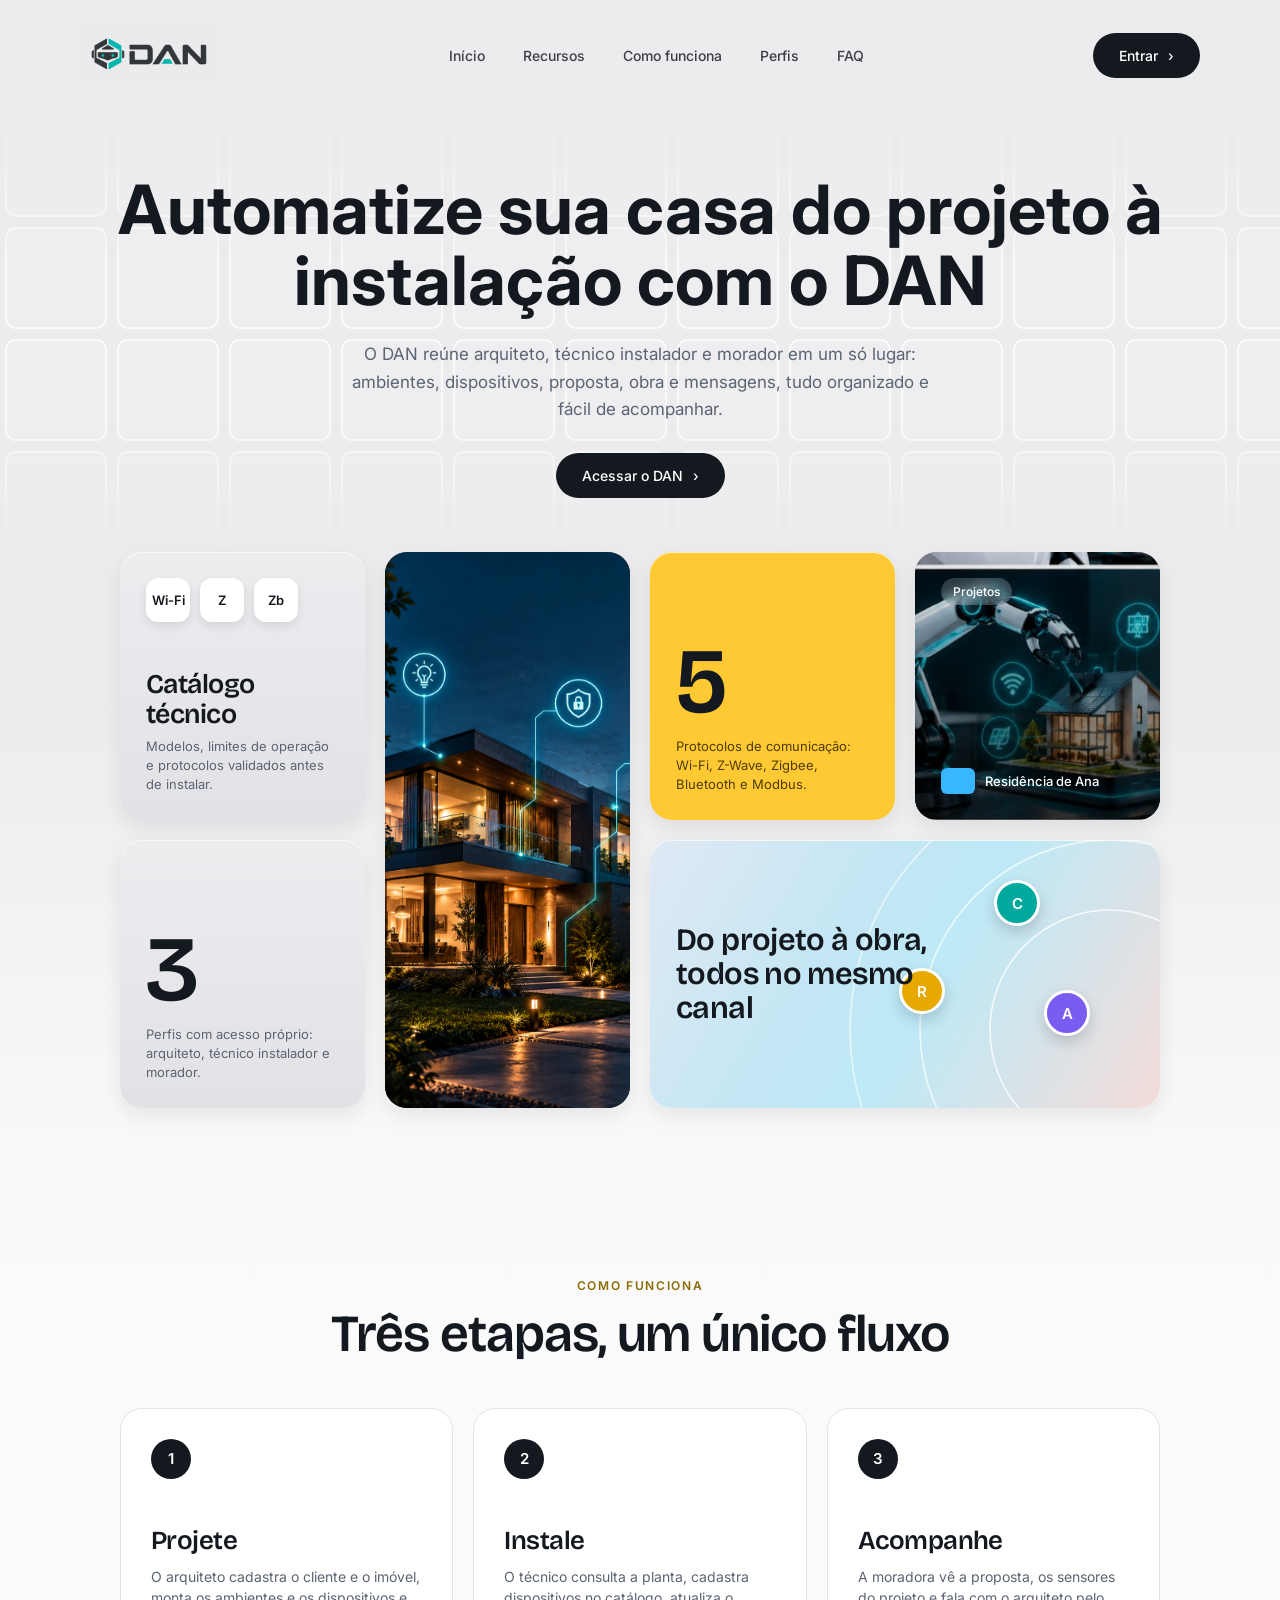
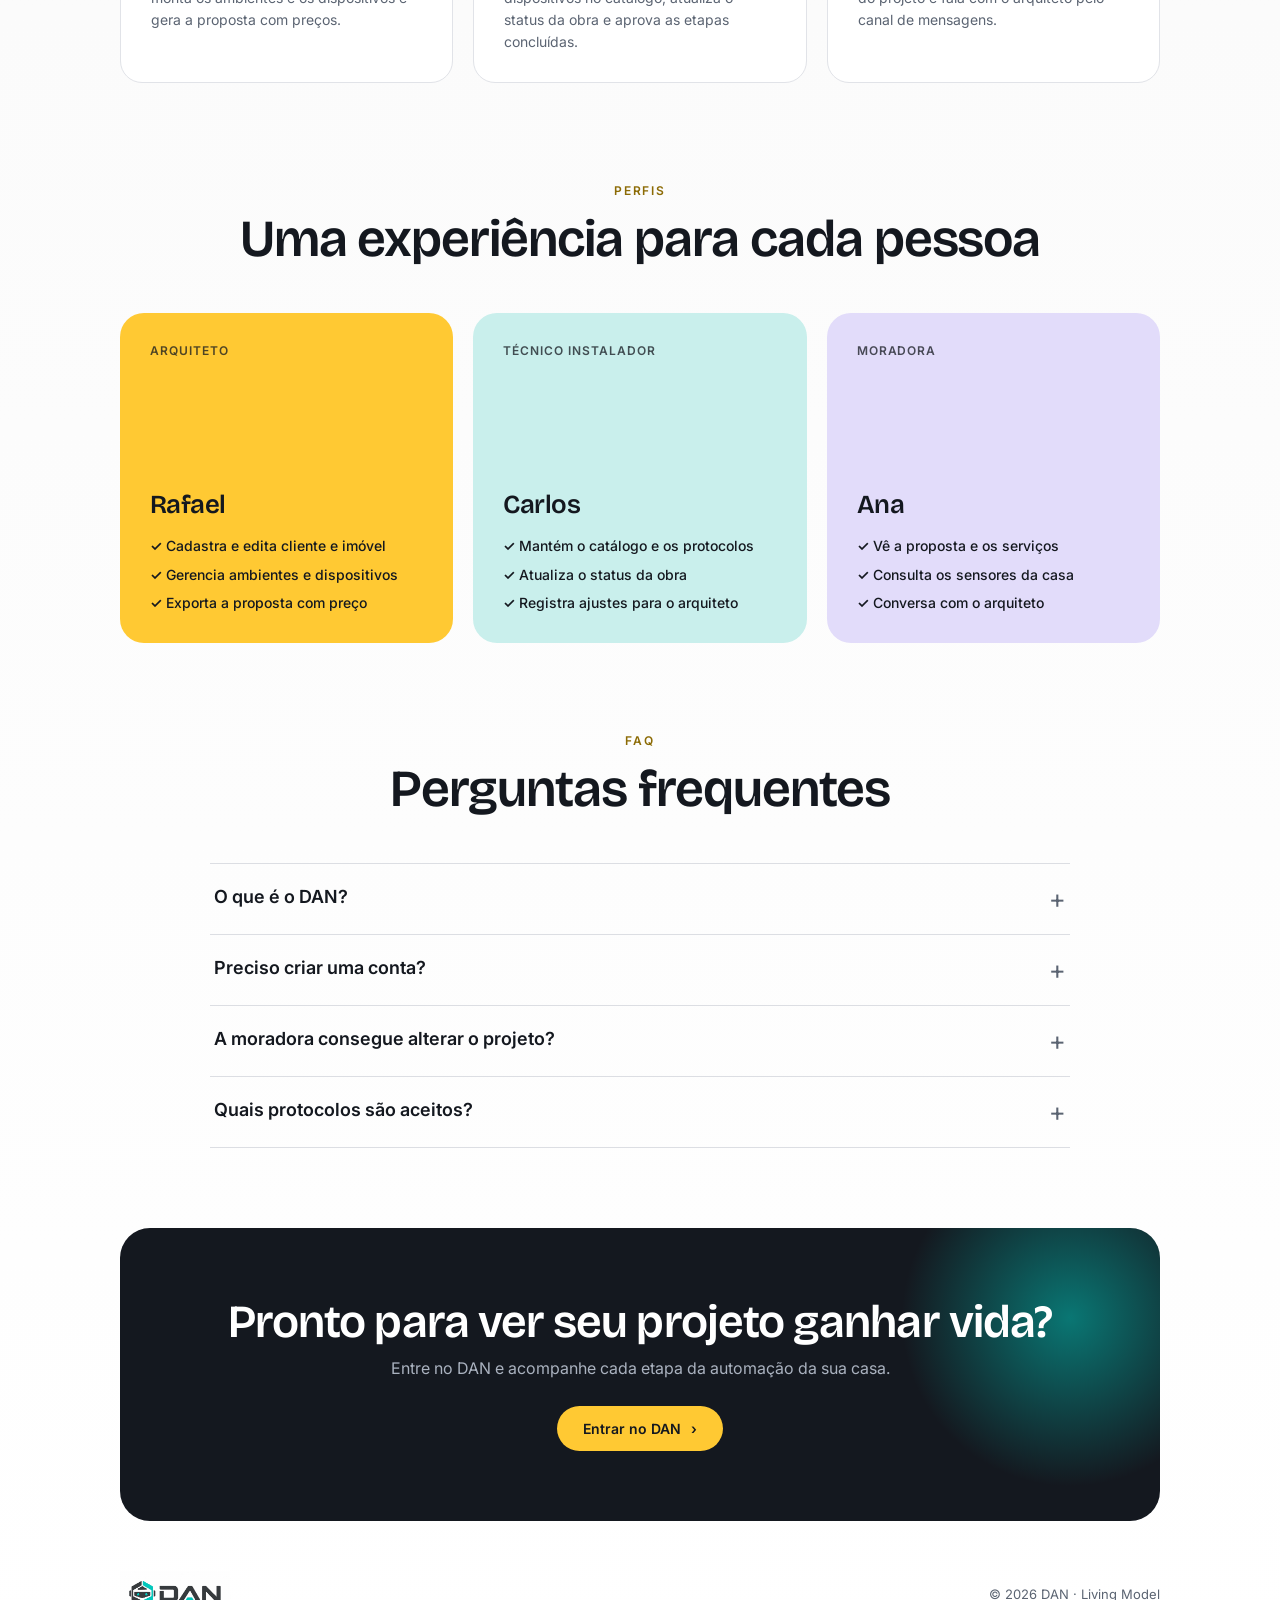
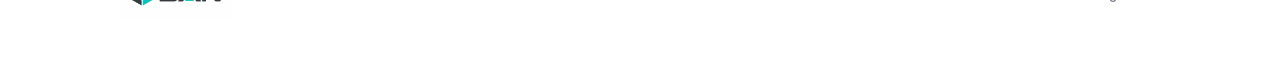
==== docs/index.html @ 6b73601e "Realização do index do projeto" ====
<!DOCTYPE html>
<html lang="pt-BR">
<head>
  <meta charset="UTF-8">
  <meta name="viewport" content="width=device-width, initial-scale=1.0">
  <title>DAN — Automação residencial do projeto à instalação</title>
  <meta name="description" content="O DAN reúne arquiteto, técnico instalador e morador em um só lugar: ambientes, dispositivos, proposta, obra e mensagens.">
  <link rel="preconnect" href="https://fonts.googleapis.com">
  <link rel="preconnect" href="https://fonts.gstatic.com" crossorigin>
  <link href="https://fonts.googleapis.com/css2?family=Bricolage+Grotesque:opsz,wdth,wght@12..96,75..100,200..800&family=Inter:wght@400;500;600&display=swap" rel="stylesheet">
  <link rel="stylesheet" href="landing.css">
</head>
<body>
<div class="pagina">

  <!-- ===== Topo: logo, menu e botão Entrar ===== -->
  <header class="topo" id="inicio">
    <a href="#inicio" class="logo-link"><img src="logo_dan_branco.jpeg" alt="DAN"></a>
    <nav class="menu" id="menu" aria-label="Principal">
      <ul>
        <li><a href="#inicio">Início</a></li>
        <li><a href="#recursos">Recursos</a></li>
        <li><a href="#como">Como funciona</a></li>
        <li><a href="#perfis">Perfis</a></li>
        <li><a href="#faq">FAQ</a></li>
      </ul>
      <a class="botao menu-entrar" href="pagina_de_login.html">Entrar <span aria-hidden="true">›</span></a>
    </nav>
    <a class="botao topo-entrar" href="pagina_de_login.html">Entrar <span aria-hidden="true">›</span></a>
    <button class="menu-botao" id="menu-botao" type="button" aria-label="Abrir menu" aria-expanded="false" aria-controls="menu">
      <span></span><span></span><span></span>
    </button>
  </header>

  <main>
    <!-- ===== Destaque principal ===== -->
    <section class="destaque">
      <div class="quadriculado" aria-hidden="true"></div>
      <h1 class="titulo-grande">Automatize sua casa do projeto à instalação com o DAN</h1>
      <p>O DAN reúne arquiteto, técnico instalador e morador em um só lugar: ambientes, dispositivos, proposta, obra e mensagens, tudo organizado e fácil de acompanhar.</p>
      <a class="botao" href="pagina_de_login.html">Acessar o DAN <span aria-hidden="true">›</span></a>
    </section>

    <!-- ===== Cards de recursos ===== -->
    <section class="cards" id="recursos" aria-label="Recursos do DAN">
      <article class="card card-a">
        <div class="selos"><span>Wi-Fi</span><span>Z</span><span>Zb</span></div>
        <h3 class="titulo">Catálogo técnico</h3>
        <p>Modelos, limites de operação e protocolos validados antes de instalar.</p>
      </article>

      <article class="card card-b">
        <img src="casa_inteligente.png" alt="Casa inteligente com ícones de automação">
      </article>

      <article class="card card-c">
        <strong class="numero titulo">5</strong>
        <p>Protocolos de comunicação: Wi-Fi, Z-Wave, Zigbee, Bluetooth e Modbus.</p>
      </article>

      <article class="card card-d">
        <img src="imagem_login.jpg" alt="">
        <span class="etiqueta">Projetos</span>
        <div class="projeto"><i></i>Residência de Ana</div>
      </article>

      <article class="card card-e">
        <strong class="numero titulo">3</strong>
        <p>Perfis com acesso próprio: arquiteto, técnico instalador e morador.</p>
      </article>

      <article class="card card-f">
        <h3 class="titulo">Do projeto à obra, todos no mesmo canal</h3>
        <svg viewBox="0 0 520 268" preserveAspectRatio="xMaxYMid slice" fill="none" aria-hidden="true">
          <circle cx="470" cy="190" r="120" stroke="#fff" stroke-opacity=".8" stroke-width="1.6"/>
          <circle cx="470" cy="190" r="190" stroke="#fff" stroke-opacity=".7" stroke-width="1.6"/>
          <circle cx="470" cy="190" r="260" stroke="#fff" stroke-opacity=".6" stroke-width="1.6"/>
        </svg>
        <span class="avatar av-r" title="Rafael · Arquiteto">R</span>
        <span class="avatar av-c" title="Carlos · Técnico">C</span>
        <span class="avatar av-a" title="Ana · Moradora">A</span>
      </article>
    </section>

    <!-- ===== Como funciona ===== -->
    <section class="secao" id="como">
      <span class="sobretitulo">Como funciona</span>
      <h2 class="titulo">Três etapas, um único fluxo</h2>
      <div class="grade3">
        <article class="etapa"><div class="num">1</div><h3 class="titulo">Projete</h3><p>O arquiteto cadastra o cliente e o imóvel, monta os ambientes e os dispositivos e gera a proposta com preços.</p></article>
        <article class="etapa"><div class="num">2</div><h3 class="titulo">Instale</h3><p>O técnico consulta a planta, cadastra dispositivos no catálogo, atualiza o status da obra e aprova as etapas concluídas.</p></article>
        <article class="etapa"><div class="num">3</div><h3 class="titulo">Acompanhe</h3><p>A moradora vê a proposta, os sensores do projeto e fala com o arquiteto pelo canal de mensagens.</p></article>
      </div>
    </section>

    <!-- ===== Perfis ===== -->
    <section class="secao" id="perfis">
      <span class="sobretitulo">Perfis</span>
      <h2 class="titulo">Uma experiência para cada pessoa</h2>
      <div class="grade3">
        <article class="perfil p-amarelo"><small>Arquiteto</small><h3 class="titulo">Rafael</h3>
          <ul><li>Cadastra e edita cliente e imóvel</li><li>Gerencia ambientes e dispositivos</li><li>Exporta a proposta com preço</li></ul></article>
        <article class="perfil p-verde"><small>Técnico instalador</small><h3 class="titulo">Carlos</h3>
          <ul><li>Mantém o catálogo e os protocolos</li><li>Atualiza o status da obra</li><li>Registra ajustes para o arquiteto</li></ul></article>
        <article class="perfil p-lilas"><small>Moradora</small><h3 class="titulo">Ana</h3>
          <ul><li>Vê a proposta e os serviços</li><li>Consulta os sensores da casa</li><li>Conversa com o arquiteto</li></ul></article>
      </div>
    </section>

    <!-- ===== Perguntas frequentes (abrem e fecham sem JavaScript) ===== -->
    <section class="secao" id="faq">
      <span class="sobretitulo">FAQ</span>
      <h2 class="titulo">Perguntas frequentes</h2>
      <div class="perguntas">
        <details><summary>O que é o DAN?</summary><p>Uma plataforma que organiza o projeto de automação residencial, do desenho à instalação, para quem projeta, instala e mora.</p></details>
        <details><summary>Preciso criar uma conta?</summary><p>Cada perfil entra com login e senha próprios e vê apenas a sua área.</p></details>
        <details><summary>A moradora consegue alterar o projeto?</summary><p>Não. Ela acompanha a proposta, os sensores e os serviços, e conversa com o arquiteto.</p></details>
        <details><summary>Quais protocolos são aceitos?</summary><p>Wi-Fi, Z-Wave, Zigbee, Bluetooth e Modbus, e o técnico pode cadastrar novos.</p></details>
      </div>
    </section>

    <!-- ===== Chamada final ===== -->
    <section class="chamada">
      <h2 class="titulo">Pronto para ver seu projeto ganhar vida?</h2>
      <p>Entre no DAN e acompanhe cada etapa da automação da sua casa.</p>
      <a class="botao botao-amarelo" href="pagina_de_login.html">Entrar no DAN <span aria-hidden="true">›</span></a>
    </section>
  </main>

  <footer class="rodape">
    <img src="logo_dan_branco.jpeg" alt="DAN">
    <span>© <span id="ano">2026</span> DAN · Living Model</span>
  </footer>
</div>

<script src="landing.js"></script>
</body>
</html>
---- docs/landing.css ----
/* ===== landing.css — landing page do DAN =====
   Cores da marca: amarelo #ffc933, quase preto #14181f e o verde-água da logo (#00c9bd).
   Fontes: Bricolage Grotesque (títulos) e Inter (textos). */

*{box-sizing:border-box;margin:0;padding:0}
html{scroll-behavior:smooth}
:root{--escuro:#14181f;--cinza:#5b6472;--amarelo:#ffc933;--agua:#00c9bd}
body{background:#e3e3e6;font-family:'Inter',sans-serif;color:var(--escuro);-webkit-font-smoothing:antialiased}
a{color:inherit;text-decoration:none}
img{max-width:100%;display:block}
ul{list-style:none}

/* Títulos usam a fonte Bricolage */
.titulo{font-family:'Bricolage Grotesque',sans-serif;font-weight:600;letter-spacing:-.02em}

/* ---------- Página ---------- */
.pagina{max-width:1440px;margin:0 auto;overflow:hidden;background:linear-gradient(#ececee 0,#ececee 700px,#fafafa 1200px,#fff 100%)}

/* ---------- Topo ---------- */
.topo{display:flex;align-items:center;justify-content:space-between;gap:24px;padding:26px 80px}
.logo-link img{height:58px;width:auto;mix-blend-mode:multiply}   /* "multiply" some com o fundo branco da imagem */
.menu{display:flex;align-items:center;gap:38px}
.menu ul{display:flex;gap:38px;font:500 14px 'Inter',sans-serif;color:#3a3f47}
.menu ul a:hover{color:var(--escuro);text-decoration:underline;text-underline-offset:6px}
.menu a.menu-entrar{display:none}   /* só aparece no menu do celular */
.menu-botao{display:none;width:44px;height:44px;border:0;border-radius:12px;background:var(--escuro);cursor:pointer;flex-direction:column;align-items:center;justify-content:center;gap:5px}
.menu-botao span{display:block;width:18px;height:2px;background:#fff;border-radius:2px}

/* ---------- Botões ---------- */
.botao{display:inline-flex;align-items:center;gap:10px;padding:14px 26px;border-radius:999px;background:var(--escuro);color:#fff;font:500 14px 'Inter',sans-serif;transition:transform .15s,box-shadow .15s}
.botao:hover{transform:translateY(-2px);box-shadow:0 10px 22px rgba(20,24,31,.25)}
.botao-amarelo{background:var(--amarelo);color:var(--escuro);font-weight:600}

/* ---------- Destaque principal ---------- */
.destaque{position:relative;text-align:center;padding:64px 24px 54px}
.destaque>*{position:relative}
.quadriculado{position:absolute!important;inset:0;opacity:.8;
  background-image:url("data:image/svg+xml,%3Csvg xmlns='http://www.w3.org/2000/svg' width='112' height='112'%3E%3Crect x='6' y='6' width='100' height='100' rx='10' fill='%23efeff1' stroke='%23ffffff' stroke-opacity='.9' stroke-width='2'/%3E%3C/svg%3E");
  -webkit-mask-image:linear-gradient(transparent 0,#000 35%,#000 70%,transparent 100%);
  mask-image:linear-gradient(transparent 0,#000 35%,#000 70%,transparent 100%)}
.titulo-grande{font-size:clamp(38px,6vw,68px);line-height:1.04;max-width:1060px;margin:0 auto 26px}
.destaque p{font:400 17px/1.6 'Inter',sans-serif;color:var(--cinza);max-width:600px;margin:0 auto 30px}

/* ---------- Cards (a grade muda de tamanho conforme a tela) ---------- */
.cards{display:grid;gap:20px;padding:0 120px 90px;grid-auto-rows:268px;
  grid-template-columns:repeat(4,1fr);
  grid-template-areas:"a b c d" "e b f f"}
.card-a{grid-area:a}.card-b{grid-area:b}.card-c{grid-area:c}.card-d{grid-area:d}.card-e{grid-area:e}.card-f{grid-area:f}

.card{position:relative;overflow:hidden;display:flex;flex-direction:column;justify-content:flex-end;padding:26px;border-radius:22px;
  box-shadow:0 8px 20px rgba(20,24,31,.08),0 1px 0 rgba(255,255,255,.7) inset;transition:transform .2s}
.card:hover{transform:translateY(-4px)}
.card h3{font-size:27px;line-height:1.1;margin-bottom:8px}
.card p{font:400 13px/1.45 'Inter',sans-serif;color:var(--cinza)}

.card-a,.card-e{background:linear-gradient(#ededf0,#e2e2e6)}
.numero{display:block;font-size:92px;line-height:.9;margin-bottom:14px}

.card-b{padding:0;background:#000}
.card-b img{width:100%;height:100%;object-fit:cover;object-position:35% 50%}

.card-c{background:var(--amarelo)}
.card-c p{color:#4d3d05}

.card-d{background:#05121a;color:#fff;justify-content:space-between}
.card-d>img{position:absolute;left:0;bottom:0;width:100%;height:200%;max-width:none;object-fit:cover;object-position:center bottom}   /* mostra só a metade de baixo da imagem */
.card-d::after{content:"";position:absolute;inset:0;background:linear-gradient(180deg,rgba(0,0,0,.05),rgba(0,0,0,.7))}
.card-d>*:not(img){position:relative;z-index:1}
.etiqueta{align-self:flex-start;padding:6px 12px;border-radius:999px;background:rgba(255,255,255,.18);backdrop-filter:blur(6px);font:500 12px 'Inter',sans-serif}
.projeto{display:flex;align-items:center;gap:10px;font:500 13px 'Inter',sans-serif}
.projeto i{width:34px;height:26px;border-radius:6px;background:#38b6ff;display:block}

.card-f{background:linear-gradient(120deg,#dfe9f4 0%,#c3e6f4 38%,#bde9f6 55%,#f4dcd9 100%);flex-direction:row;align-items:center;justify-content:flex-start}
.card-f h3{font-size:31px;max-width:270px;margin:0;position:relative;z-index:1}
.card-f svg{position:absolute;right:0;top:0;height:100%}
.avatar{position:absolute;width:46px;height:46px;border-radius:50%;border:3px solid #fff;display:grid;place-items:center;font:600 15px 'Inter',sans-serif;color:#fff;box-shadow:0 6px 14px rgba(20,24,31,.18)}
.av-r{right:215px;top:128px;background:#e7a900}
.av-c{right:120px;top:40px;background:#00a99d}
.av-a{right:70px;top:150px;background:#7a5cf0}

.selos{display:flex;gap:10px;margin-bottom:auto}
.selos span{width:44px;height:44px;border-radius:12px;background:#fff;box-shadow:0 4px 10px rgba(20,24,31,.1);display:grid;place-items:center;font:600 13px 'Inter',sans-serif}

/* ---------- Seções ---------- */
.secao{padding:80px 120px}
#perfis{padding-top:20px}
#faq{padding-top:10px}
.sobretitulo{display:block;text-align:center;font:600 12px 'Inter',sans-serif;letter-spacing:.14em;text-transform:uppercase;color:#8c6b05;margin-bottom:14px}
.secao h2{font-size:clamp(32px,4.4vw,52px);line-height:1.05;text-align:center;margin-bottom:46px}
.grade3{display:grid;grid-template-columns:repeat(3,1fr);gap:20px}

.etapa{background:#fff;border:1.5px solid #e1e3e8;border-radius:22px;padding:30px}
.num{width:40px;height:40px;border-radius:50%;background:var(--escuro);color:#fff;display:grid;place-items:center;font:600 15px 'Inter',sans-serif;margin-bottom:46px}
.etapa h3,.perfil h3{font-size:26px;margin-bottom:10px}
.etapa p{font:400 14px/1.55 'Inter',sans-serif;color:var(--cinza)}

.perfil{display:flex;flex-direction:column;min-height:330px;padding:30px;border-radius:24px}
.perfil small{margin-bottom:auto;font:600 12px 'Inter',sans-serif;letter-spacing:.08em;text-transform:uppercase;opacity:.75}
.perfil ul{display:flex;flex-direction:column;gap:9px;margin-top:6px;font:500 14px/1.4 'Inter',sans-serif}
.perfil li::before{content:"✓  ";font-weight:600}
.p-amarelo{background:var(--amarelo)}
.p-verde{background:#c9efec}
.p-lilas{background:#e2dcfa}

/* ---------- Perguntas frequentes ---------- */
.perguntas{max-width:860px;margin:0 auto}
details{border-top:1.5px solid #dcdee3;padding:22px 4px}
details:last-child{border-bottom:1.5px solid #dcdee3}
summary{display:flex;justify-content:space-between;gap:30px;cursor:pointer;list-style:none;font:600 18px 'Inter',sans-serif}
summary::-webkit-details-marker{display:none}
summary::after{content:"+";font:400 26px/1 'Inter',sans-serif;color:var(--cinza);transition:transform .2s}
details[open] summary::after{transform:rotate(45deg)}
details p{margin-top:10px;max-width:680px;font:400 14px/1.55 'Inter',sans-serif;color:var(--cinza)}

/* ---------- Chamada final ---------- */
.chamada{position:relative;overflow:hidden;margin:0 120px;padding:70px 24px;border-radius:30px;background:var(--escuro);color:#fff;text-align:center}
.chamada::before{content:"";position:absolute;right:-80px;top:-80px;width:340px;height:340px;border-radius:50%;background:radial-gradient(#00c9bd88,transparent 70%)}
.chamada>*{position:relative}
.chamada h2{font-size:clamp(28px,3.6vw,46px);line-height:1.05;margin-bottom:12px;color:#fff}
.chamada p{margin-bottom:28px;font:400 16px 'Inter',sans-serif;color:#aab2bf}

/* ---------- Rodapé ---------- */
.rodape{display:flex;justify-content:space-between;align-items:center;gap:16px;padding:50px 120px;font:400 13px 'Inter',sans-serif;color:var(--cinza)}
.rodape img{height:46px;width:auto;mix-blend-mode:multiply}

/* ---------- Tablet ---------- */
@media (max-width:1100px){
  .topo,.rodape{padding-left:40px;padding-right:40px}
  .cards{padding:0 40px 70px;grid-template-columns:1fr 1fr;grid-template-areas:"a b" "c b" "d e" "f f"}
  .secao{padding:70px 40px}
  .chamada{margin:0 40px}
  .grade3{grid-template-columns:1fr}
  .perfil{min-height:260px}
  .menu ul{gap:24px}
}

/* ---------- Celular ---------- */
@media (max-width:860px){
  .topo{padding:18px 20px;position:relative}
  .topo-entrar{display:none}
  .menu-botao{display:flex}
  .menu{display:none;position:absolute;left:20px;right:20px;top:78px;z-index:10;flex-direction:column;align-items:stretch;gap:16px;padding:22px;background:#fff;border-radius:20px;box-shadow:0 16px 40px rgba(20,24,31,.18)}
  .menu.aberto{display:flex}
  .menu ul{flex-direction:column;gap:16px;font-size:16px}
  .menu a.menu-entrar{display:inline-flex;justify-content:center}
}
@media (max-width:640px){
  .cards{padding:0 20px 60px;grid-template-columns:1fr;grid-auto-rows:auto;grid-template-areas:"a" "c" "b" "d" "e" "f"}
  .card{min-height:230px}
  .card-b{min-height:340px}
  .card-f{min-height:260px;align-items:flex-start}
  .card-f h3{max-width:210px}
  .av-r{right:90px;top:150px}.av-c{right:30px;top:60px}.av-a{right:60px;top:180px}
  .secao{padding:56px 20px}
  .chamada{margin:0 20px;padding:50px 20px}
  .rodape{padding:36px 20px;flex-direction:column;text-align:center}
  .destaque{padding:40px 20px 40px}
}
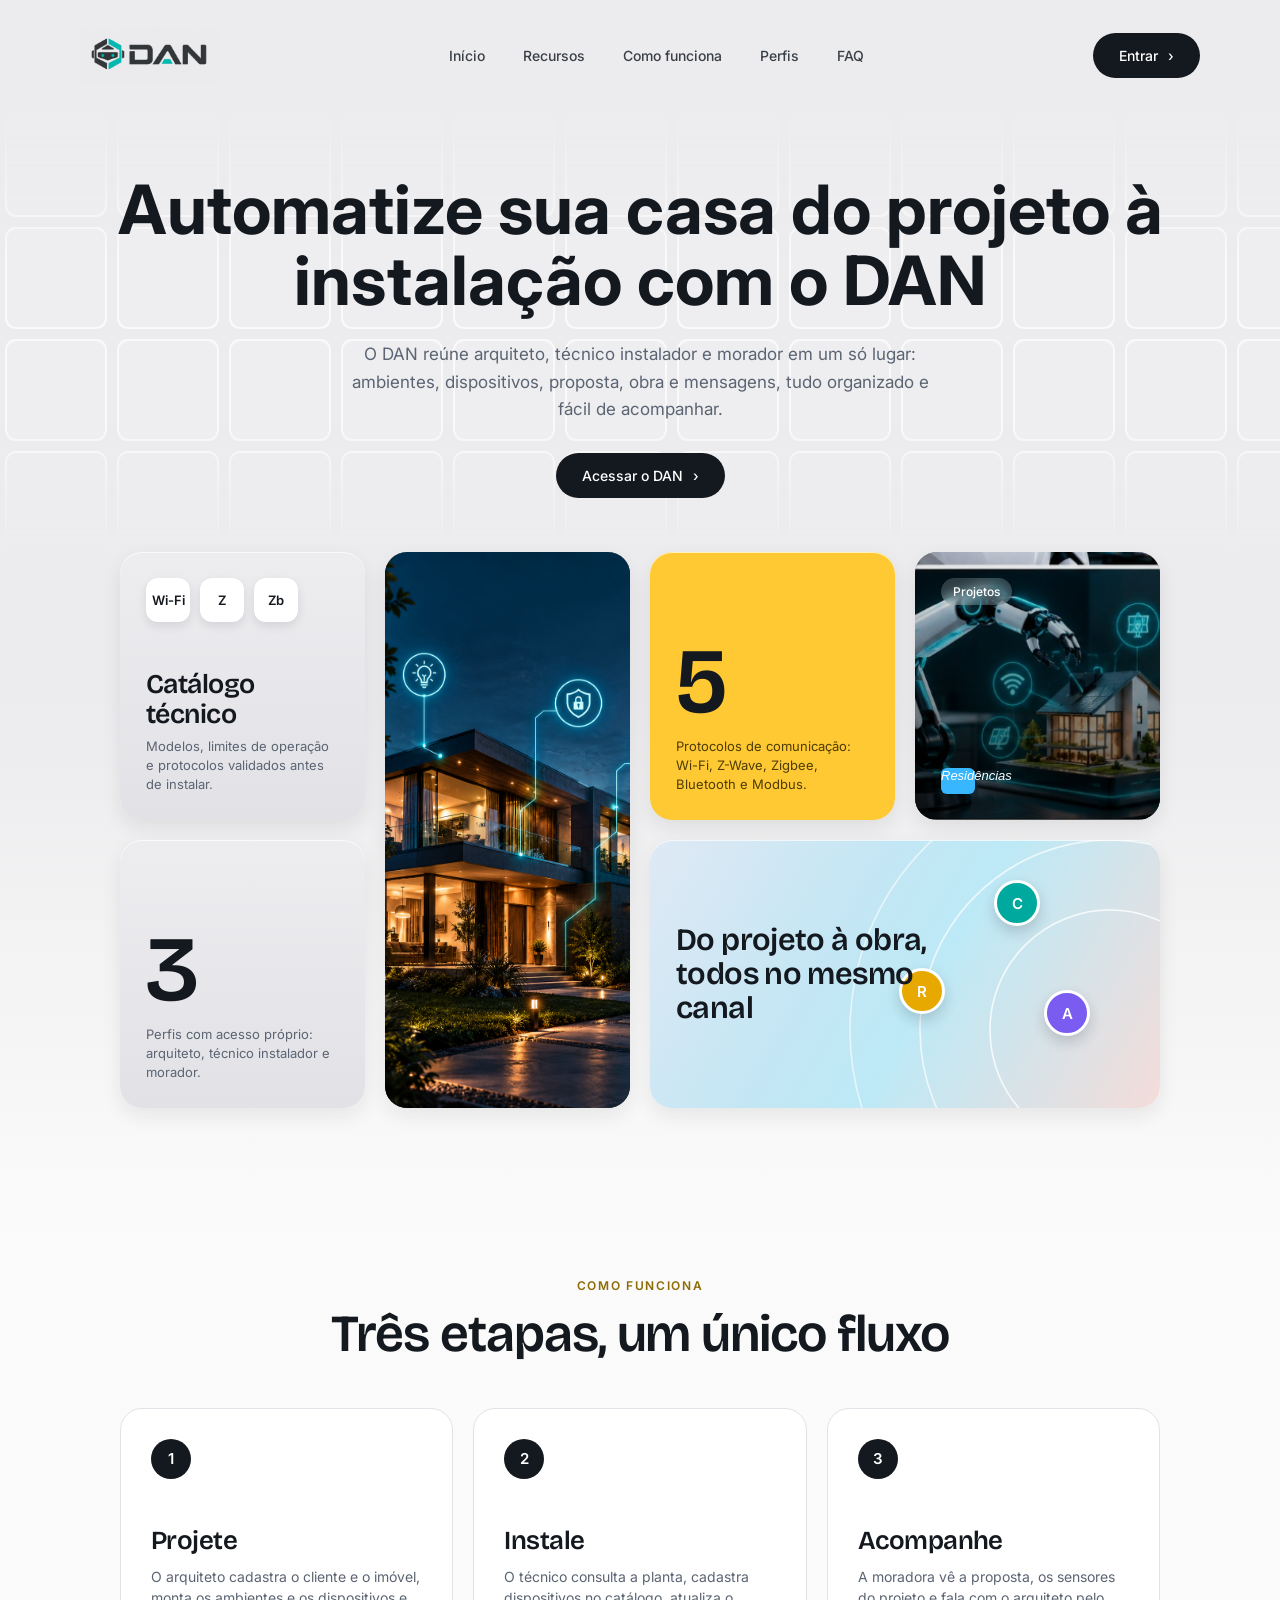
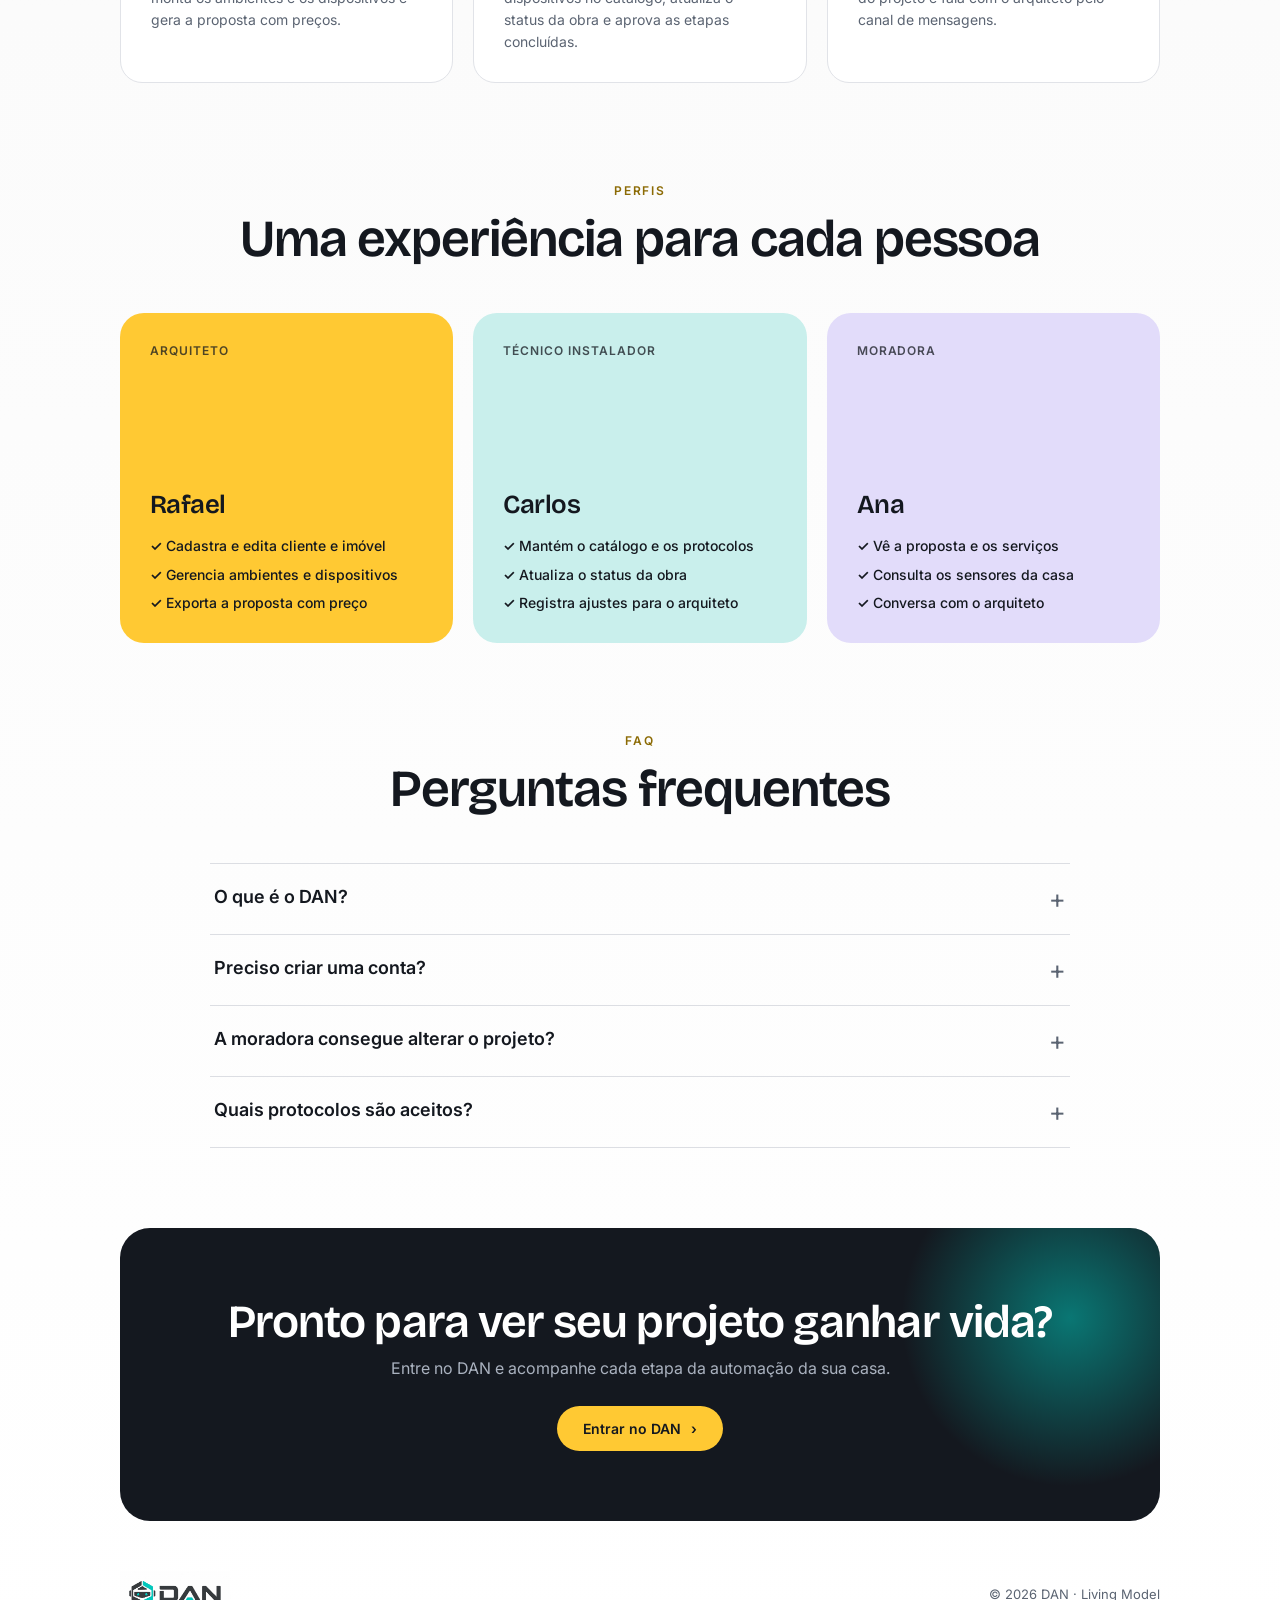
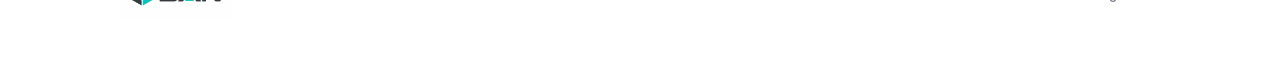
==== commit ce9536bf: "Atualização na Landing Page" ====
--- a/docs/index.html
+++ b/docs/index.html
@@ -61,7 +61,7 @@
       <article class="card card-d">
         <img src="imagem_login.jpg" alt="">
         <span class="etiqueta">Projetos</span>
-        <div class="projeto"><i></i>Residência de Ana</div>
+        <div class="projeto"><i>Residências</i></div>
       </article>
 
       <article class="card card-e">
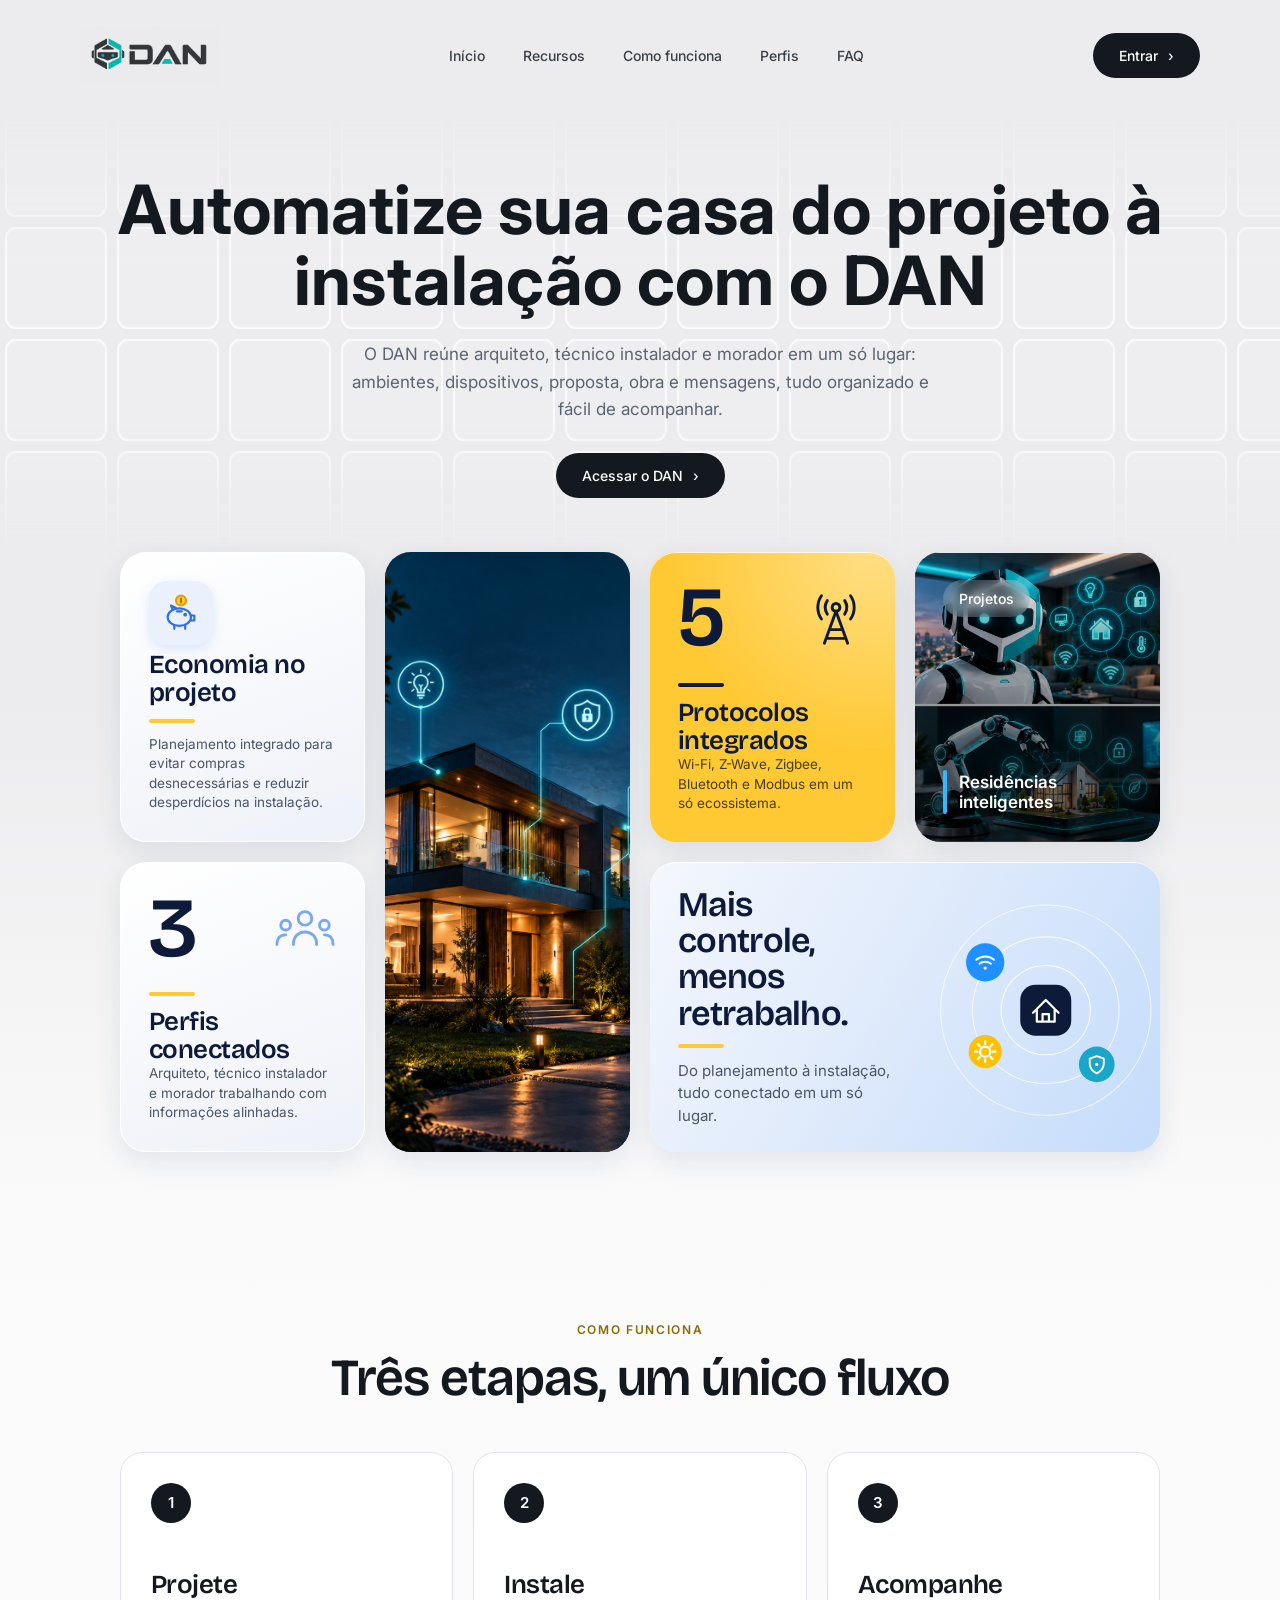
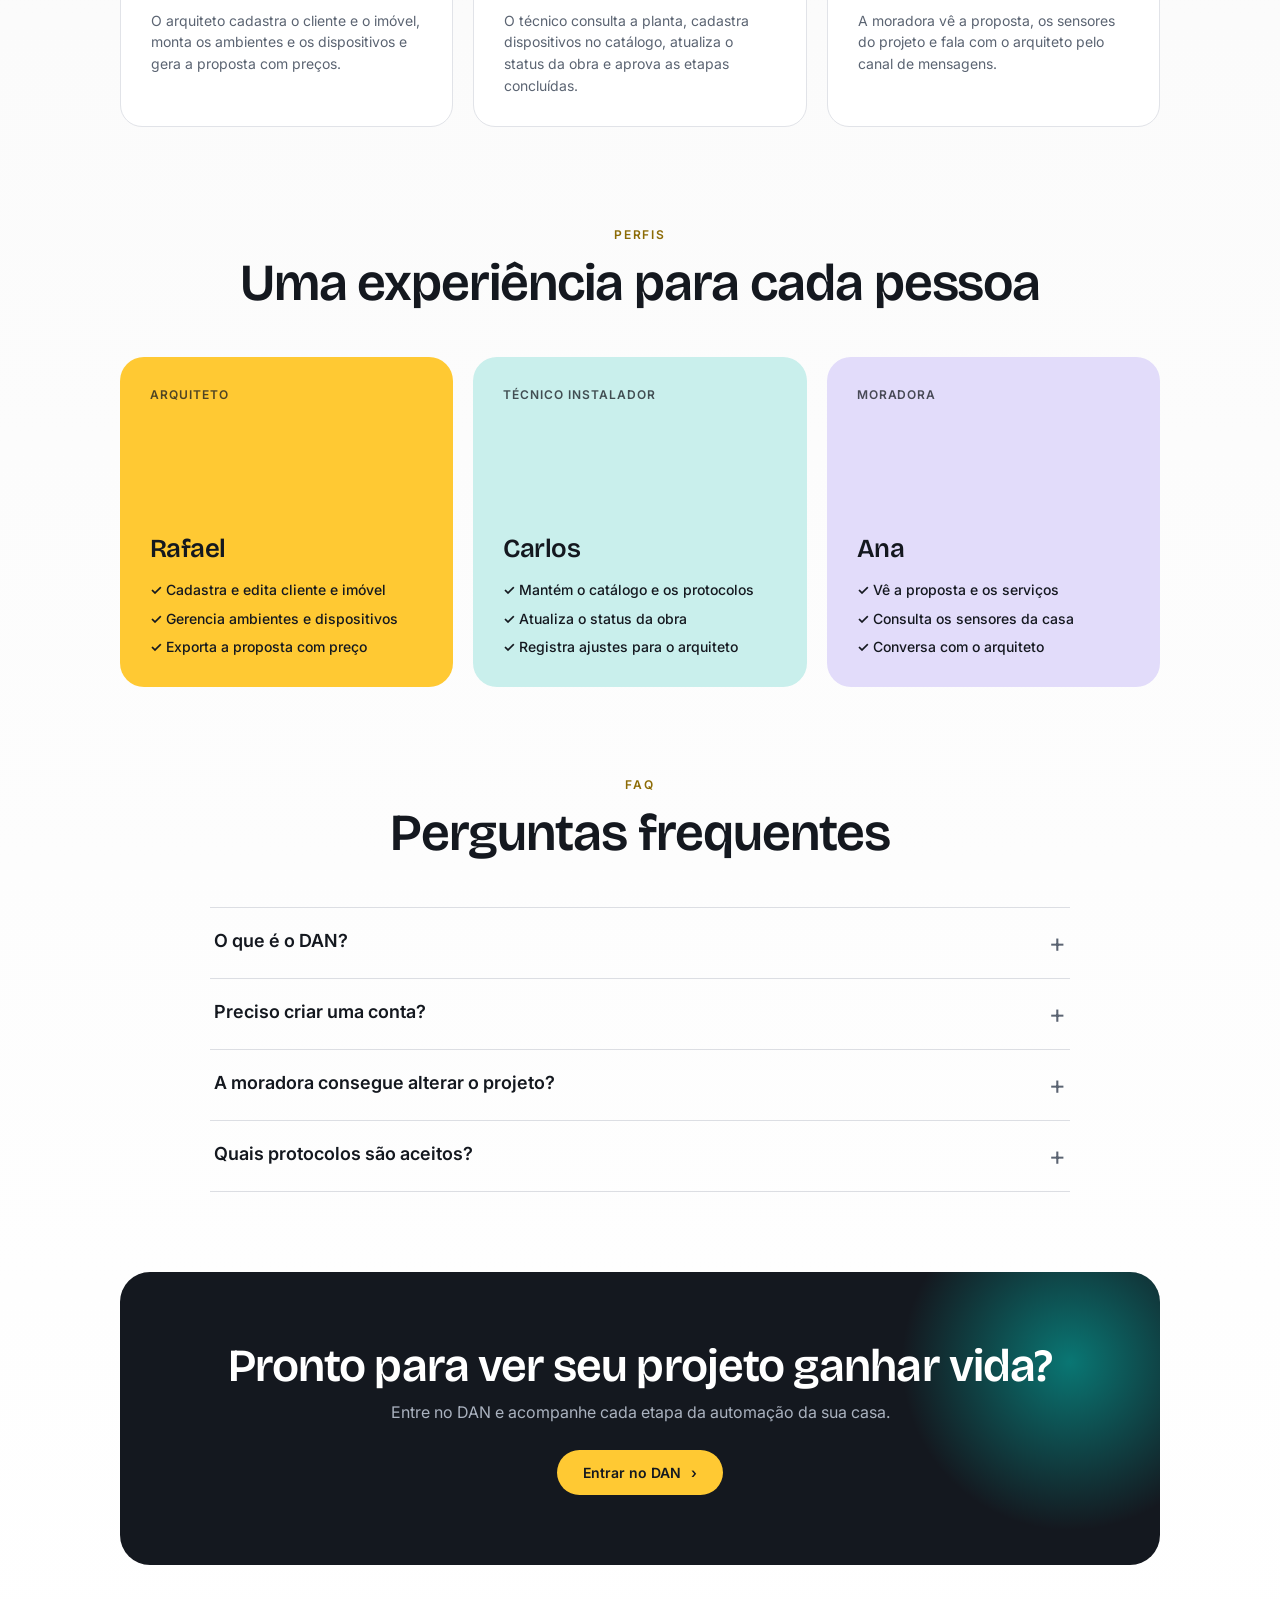
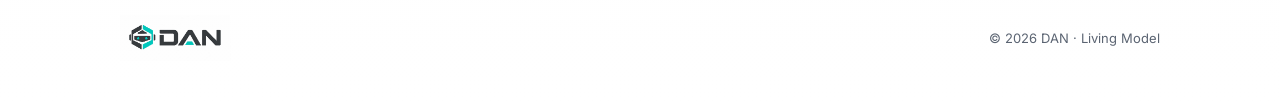
==== commit 971d7315: "Atualizações nas páginas" ====
--- a/docs/index.html
+++ b/docs/index.html
@@ -44,9 +44,18 @@
     <!-- ===== Cards de recursos ===== -->
     <section class="cards" id="recursos" aria-label="Recursos do DAN">
       <article class="card card-a">
-        <div class="selos"><span>Wi-Fi</span><span>Z</span><span>Zb</span></div>
-        <h3 class="titulo">Catálogo técnico</h3>
-        <p>Modelos, limites de operação e protocolos validados antes de instalar.</p>
+        <span class="icone" aria-hidden="true">
+          <svg viewBox="0 0 48 48" fill="none" stroke="#2f6fe0" stroke-width="2.6" stroke-linecap="round" stroke-linejoin="round">
+            <ellipse cx="22" cy="29" rx="14" ry="10.5"/>
+            <path d="M36 27h4v6h-4M14 20l-2-5 6 3M16 39v4M29 39v4M19 22h6"/>
+            <circle cx="29" cy="26" r="1" fill="#2f6fe0"/>
+            <circle cx="24" cy="9" r="6" fill="#ffc933" stroke="#e0a000"/>
+            <path d="M24 6.5v5" stroke="#8c6b05" stroke-width="2"/>
+          </svg>
+        </span>
+        <h3 class="titulo">Economia no projeto</h3>
+        <i class="traco"></i>
+        <p>Planejamento integrado para evitar compras desnecessárias e reduzir desperdícios na instalação.</p>
       </article>
 
       <article class="card card-b">
@@ -54,31 +63,72 @@
       </article>
 
       <article class="card card-c">
-        <strong class="numero titulo">5</strong>
-        <p>Protocolos de comunicação: Wi-Fi, Z-Wave, Zigbee, Bluetooth e Modbus.</p>
+        <div class="cab">
+          <strong class="numero titulo">5</strong>
+          <svg class="ic-grande" viewBox="0 0 64 64" fill="none" stroke="currentColor" stroke-width="3" stroke-linecap="round" stroke-linejoin="round" aria-hidden="true">
+            <circle cx="32" cy="20" r="4"/>
+            <path d="M32 24L20 57M32 24L44 57M25 43h14M22 52h20"/>
+            <path d="M23 13a13 13 0 0 0 0 14M41 13a13 13 0 0 1 0 14M17 8a21 21 0 0 0 0 24M47 8a21 21 0 0 1 0 24"/>
+          </svg>
+        </div>
+        <i class="traco"></i>
+        <h3 class="titulo">Protocolos integrados</h3>
+        <p>Wi-Fi, Z-Wave, Zigbee, Bluetooth e Modbus em um só ecossistema.</p>
       </article>
 
       <article class="card card-d">
         <img src="imagem_login.jpg" alt="">
         <span class="etiqueta">Projetos</span>
-        <div class="projeto"><i>Residências</i></div>
+        <div class="projeto"><span>Residências<br>inteligentes</span></div>
       </article>
 
       <article class="card card-e">
-        <strong class="numero titulo">3</strong>
-        <p>Perfis com acesso próprio: arquiteto, técnico instalador e morador.</p>
+        <div class="cab">
+          <strong class="numero titulo">3</strong>
+          <svg class="ic-grande" viewBox="0 0 64 64" fill="none" stroke="currentColor" stroke-width="3" stroke-linecap="round" stroke-linejoin="round" aria-hidden="true">
+            <circle cx="32" cy="20" r="7"/>
+            <path d="M20 47c0-8 5-13 12-13s12 5 12 13"/>
+            <circle cx="12" cy="27" r="5"/>
+            <path d="M3 47c0-6 3-10 9-10"/>
+            <circle cx="52" cy="27" r="5"/>
+            <path d="M61 47c0-6-3-10-9-10"/>
+          </svg>
+        </div>
+        <i class="traco"></i>
+        <h3 class="titulo">Perfis conectados</h3>
+        <p>Arquiteto, técnico instalador e morador trabalhando com informações alinhadas.</p>
       </article>
 
       <article class="card card-f">
-        <h3 class="titulo">Do projeto à obra, todos no mesmo canal</h3>
-        <svg viewBox="0 0 520 268" preserveAspectRatio="xMaxYMid slice" fill="none" aria-hidden="true">
-          <circle cx="470" cy="190" r="120" stroke="#fff" stroke-opacity=".8" stroke-width="1.6"/>
-          <circle cx="470" cy="190" r="190" stroke="#fff" stroke-opacity=".7" stroke-width="1.6"/>
-          <circle cx="470" cy="190" r="260" stroke="#fff" stroke-opacity=".6" stroke-width="1.6"/>
+        <div class="texto">
+          <h3 class="titulo">Mais controle, menos retrabalho.</h3>
+          <i class="traco"></i>
+          <p>Do planejamento à instalação, tudo conectado em um só lugar.</p>
+        </div>
+        <svg class="orbita" viewBox="0 0 440 290" fill="none" aria-hidden="true">
+          <circle cx="260" cy="150" r="70" stroke="#fff" stroke-opacity=".9" stroke-width="1.6"/>
+          <circle cx="260" cy="150" r="115" stroke="#fff" stroke-opacity=".8" stroke-width="1.6"/>
+          <circle cx="260" cy="150" r="165" stroke="#fff" stroke-opacity=".7" stroke-width="1.6"/>
+          <!-- casa no centro -->
+          <rect x="220" y="110" width="80" height="80" rx="24" fill="#0d1a3a"/>
+          <path transform="translate(260 150)" d="M-20 4L0 -16L20 4M-14 -2V18H14V-2M-5 18V6H5V18" stroke="#fff" stroke-width="3.5" stroke-linecap="round" stroke-linejoin="round"/>
+          <!-- wi-fi -->
+          <circle cx="165" cy="75" r="30" fill="#1e90ff"/>
+          <path d="M151 71c8-7 20-7 28 0M156 77c5-4 13-4 18 0" stroke="#fff" stroke-width="3" stroke-linecap="round"/>
+          <circle cx="165" cy="84" r="2.6" fill="#fff"/>
+          <!-- engrenagem -->
+          <circle cx="165" cy="215" r="26" fill="#ffc107"/>
+          <g transform="translate(165 215)" stroke="#fff" stroke-width="3.5" stroke-linecap="round">
+            <circle r="8"/>
+            <path d="M0-12v-4M0 12v4M-12 0h-4M12 0h4M8.5-8.5l3-3M-8.5 8.5l-3 3M8.5 8.5l3 3M-8.5-8.5l-3-3"/>
+          </g>
+          <!-- escudo -->
+          <circle cx="340" cy="235" r="28" fill="#1aa6c9"/>
+          <g transform="translate(340 235)" stroke="#fff" stroke-width="3" stroke-linejoin="round">
+            <path d="M0-13L11-9V-1C11 7 6 11 0 14C-6 11-11 7-11-1V-9Z"/>
+            <circle cy="0" r="2.5" fill="#fff" stroke="none"/>
+          </g>
         </svg>
-        <span class="avatar av-r" title="Rafael · Arquiteto">R</span>
-        <span class="avatar av-c" title="Carlos · Técnico">C</span>
-        <span class="avatar av-a" title="Ana · Moradora">A</span>
       </article>
     </section>
 
@@ -135,4 +185,4 @@
 
 <script src="landing.js"></script>
 </body>
-</html>
+</html>
--- a/docs/landing.css
+++ b/docs/landing.css
@@ -42,44 +42,55 @@
 .destaque p{font:400 17px/1.6 'Inter',sans-serif;color:var(--cinza);max-width:600px;margin:0 auto 30px}
 
 /* ---------- Cards (a grade muda de tamanho conforme a tela) ---------- */
-.cards{display:grid;gap:20px;padding:0 120px 90px;grid-auto-rows:268px;
+.cards{display:grid;gap:20px;padding:0 120px 90px;grid-auto-rows:290px;
   grid-template-columns:repeat(4,1fr);
   grid-template-areas:"a b c d" "e b f f"}
 .card-a{grid-area:a}.card-b{grid-area:b}.card-c{grid-area:c}.card-d{grid-area:d}.card-e{grid-area:e}.card-f{grid-area:f}
 
-.card{position:relative;overflow:hidden;display:flex;flex-direction:column;justify-content:flex-end;padding:26px;border-radius:22px;
-  box-shadow:0 8px 20px rgba(20,24,31,.08),0 1px 0 rgba(255,255,255,.7) inset;transition:transform .2s}
+.card{position:relative;overflow:hidden;display:flex;flex-direction:column;justify-content:flex-end;padding:28px;border-radius:26px;
+  box-shadow:0 10px 28px rgba(30,50,100,.10),0 1px 0 rgba(255,255,255,.8) inset;transition:transform .2s}
 .card:hover{transform:translateY(-4px)}
-.card h3{font-size:27px;line-height:1.1;margin-bottom:8px}
-.card p{font:400 13px/1.45 'Inter',sans-serif;color:var(--cinza)}
+.card h3{font-size:26px;line-height:1.08;color:#0d1a3a}
+.card p{font:400 13.5px/1.45 'Inter',sans-serif;color:#4a5568}
 
-.card-a,.card-e{background:linear-gradient(#ededf0,#e2e2e6)}
-.numero{display:block;font-size:92px;line-height:.9;margin-bottom:14px}
+/* tracinho amarelo usado abaixo dos títulos */
+.traco{display:block;width:46px;height:4px;border-radius:4px;background:var(--amarelo);margin:12px 0}
 
+/* cards claros (a e e) */
+.card-a,.card-e{background:linear-gradient(160deg,#fff,#eef1f8);border:1.5px solid rgba(255,255,255,.9)}
+.icone{display:grid;place-items:center;width:64px;height:64px;margin-bottom:auto;border-radius:18px;background:#eaf1fd;box-shadow:0 4px 12px rgba(47,111,224,.15)}
+.icone svg{width:40px;height:40px}
+
+.cab{display:flex;align-items:flex-end;justify-content:space-between;margin-bottom:auto}
+.numero{display:block;font-size:84px;line-height:.9;color:#0d1a3a}
+.ic-grande{width:62px;height:62px;margin-bottom:6px}
+.card-e .ic-grande{color:#7aa8ee}
+
+/* imagem da casa: ocupa o card inteiro, encaixada nos cantos arredondados */
 .card-b{padding:0;background:#000}
 .card-b img{width:100%;height:100%;object-fit:cover;object-position:35% 50%}
 
-.card-c{background:var(--amarelo)}
+/* card amarelo */
+.card-c{background:radial-gradient(circle at 90% 0%,rgba(255,255,255,.4),transparent 55%),var(--amarelo)}
+.card-c .ic-grande{color:#0d1a3a}
+.card-c .traco{background:#0d1a3a}
 .card-c p{color:#4d3d05}
 
+/* card com foto */
 .card-d{background:#05121a;color:#fff;justify-content:space-between}
-.card-d>img{position:absolute;left:0;bottom:0;width:100%;height:200%;max-width:none;object-fit:cover;object-position:center bottom}   /* mostra só a metade de baixo da imagem */
+.card-d>img{position:absolute;inset:0;width:100%;height:100%;max-width:none;object-fit:cover;object-position:75% 100%}
 .card-d::after{content:"";position:absolute;inset:0;background:linear-gradient(180deg,rgba(0,0,0,.05),rgba(0,0,0,.7))}
 .card-d>*:not(img){position:relative;z-index:1}
-.etiqueta{align-self:flex-start;padding:6px 12px;border-radius:999px;background:rgba(255,255,255,.18);backdrop-filter:blur(6px);font:500 12px 'Inter',sans-serif}
-.projeto{display:flex;align-items:center;gap:10px;font:500 13px 'Inter',sans-serif}
-.projeto i{width:34px;height:26px;border-radius:6px;background:#38b6ff;display:block}
+.etiqueta{display:inline-flex;align-items:center;gap:10px;align-self:flex-start;padding:10px 16px;border-radius:999px;background:rgba(255,255,255,.18);backdrop-filter:blur(6px);font:500 14px 'Inter',sans-serif}
+.projeto{display:flex;align-items:center;gap:12px;font:600 17px/1.2 'Inter',sans-serif;color:#fff}
+.projeto::before{content:"";flex:none;width:4px;height:44px;border-radius:4px;background:#38b6ff}
 
-.card-f{background:linear-gradient(120deg,#dfe9f4 0%,#c3e6f4 38%,#bde9f6 55%,#f4dcd9 100%);flex-direction:row;align-items:center;justify-content:flex-start}
-.card-f h3{font-size:31px;max-width:270px;margin:0;position:relative;z-index:1}
-.card-f svg{position:absolute;right:0;top:0;height:100%}
-.avatar{position:absolute;width:46px;height:46px;border-radius:50%;border:3px solid #fff;display:grid;place-items:center;font:600 15px 'Inter',sans-serif;color:#fff;box-shadow:0 6px 14px rgba(20,24,31,.18)}
-.av-r{right:215px;top:128px;background:#e7a900}
-.av-c{right:120px;top:40px;background:#00a99d}
-.av-a{right:70px;top:150px;background:#7a5cf0}
-
-.selos{display:flex;gap:10px;margin-bottom:auto}
-.selos span{width:44px;height:44px;border-radius:12px;background:#fff;box-shadow:0 4px 10px rgba(20,24,31,.1);display:grid;place-items:center;font:600 13px 'Inter',sans-serif}
+/* card largo com órbita */
+.card-f{background:linear-gradient(120deg,#f4f7fd 0%,#dbe8fb 55%,#c4dcfb 100%);justify-content:center}
+.card-f .texto{position:relative;z-index:1;max-width:48%}
+.card-f h3{font-size:clamp(28px,2.7vw,40px);line-height:1.05;margin:0}
+.card-f p{font-size:15px;line-height:1.5}
+.orbita{position:absolute;right:0;top:0;width:55%;height:100%;overflow:visible}
 
 /* ---------- Seções ---------- */
 .secao{padding:80px 120px}
@@ -148,9 +159,9 @@
   .cards{padding:0 20px 60px;grid-template-columns:1fr;grid-auto-rows:auto;grid-template-areas:"a" "c" "b" "d" "e" "f"}
   .card{min-height:230px}
   .card-b{min-height:340px}
-  .card-f{min-height:260px;align-items:flex-start}
-  .card-f h3{max-width:210px}
-  .av-r{right:90px;top:150px}.av-c{right:30px;top:60px}.av-a{right:60px;top:180px}
+  .card-f{min-height:340px;justify-content:flex-start}
+  .card-f .texto{max-width:100%}
+  .orbita{position:absolute;right:0;bottom:0;top:auto;width:100%;height:55%}
   .secao{padding:56px 20px}
   .chamada{margin:0 20px;padding:50px 20px}
   .rodape{padding:36px 20px;flex-direction:column;text-align:center}
